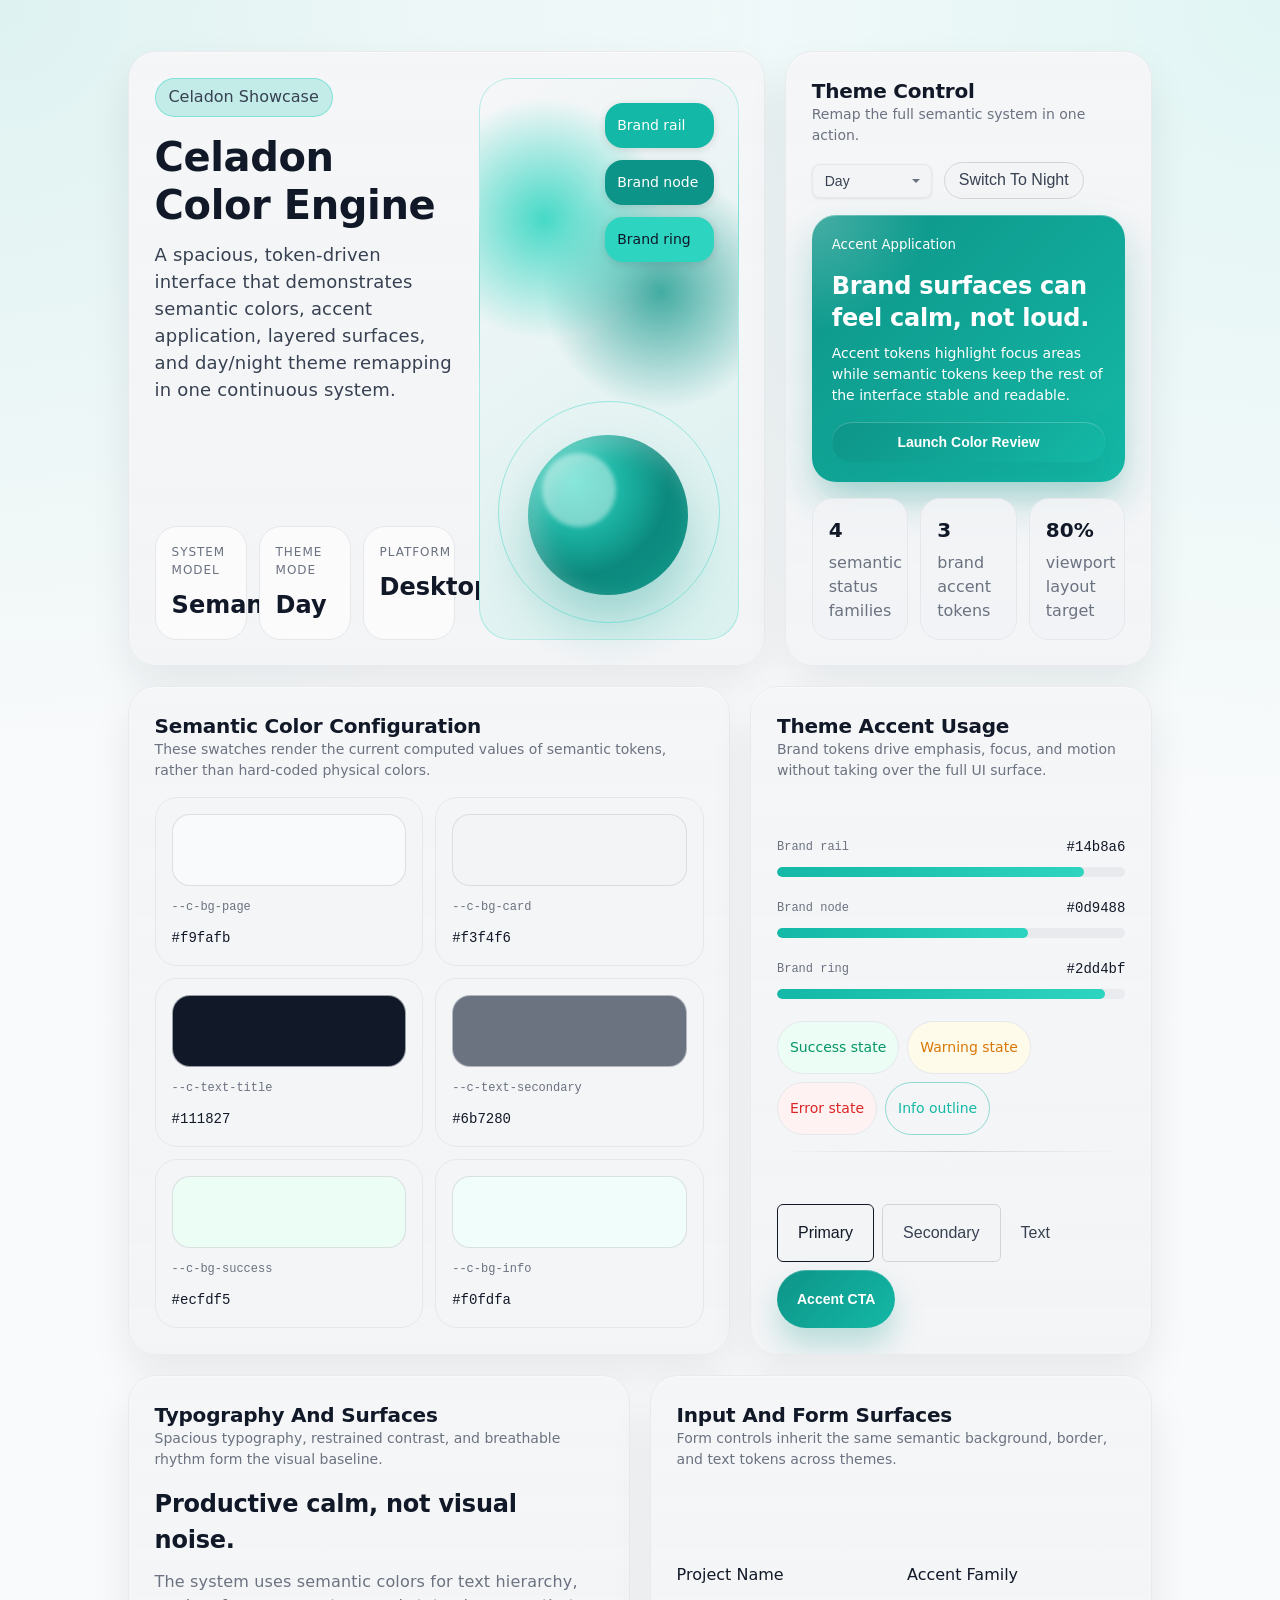
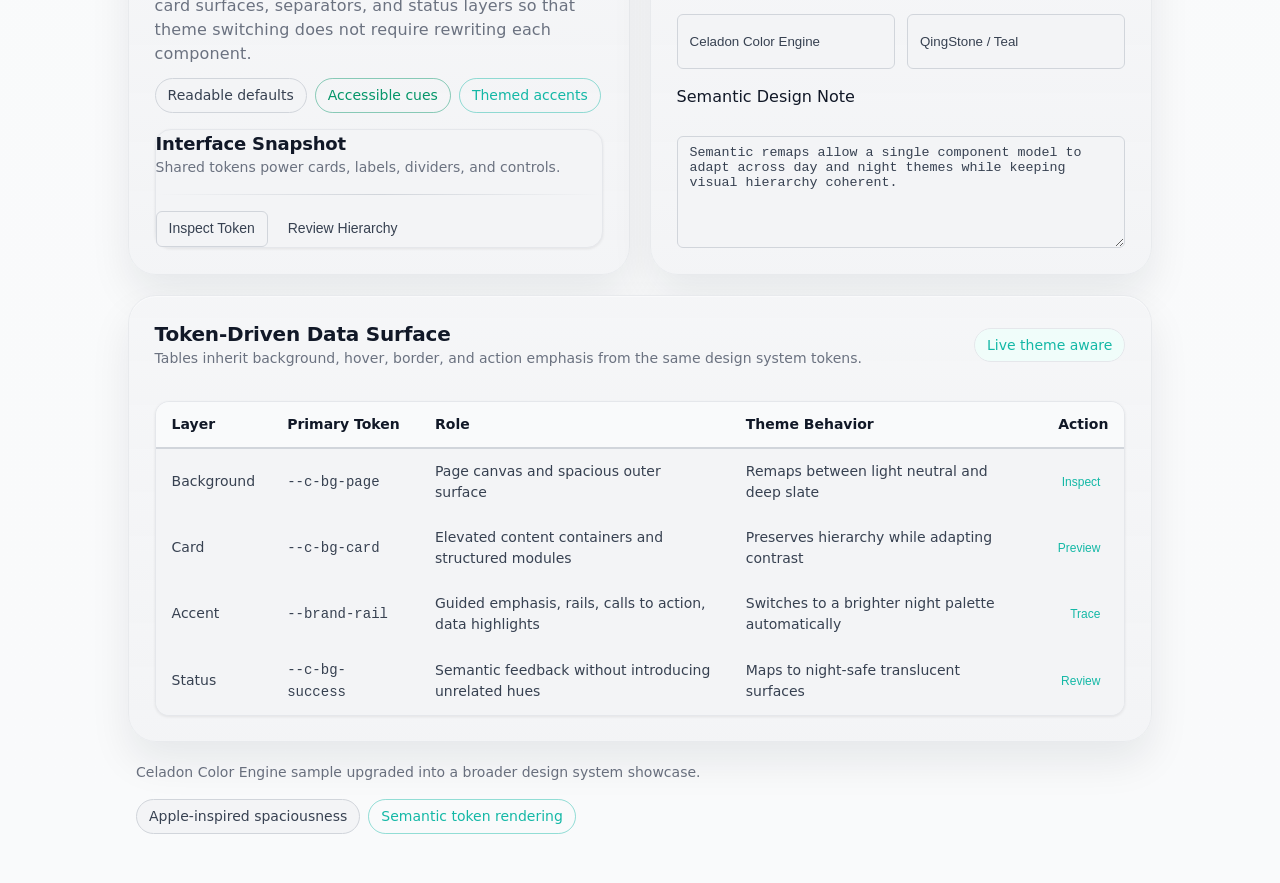
==== samples/basic/index.html @ f64f4f64 "feat(showcase): publish initial design system docs and samples Establish a public-facing project bas" ====
<!doctype html>
<html lang="zh-CN">
  <head>
    <meta charset="UTF-8" />
    <meta name="viewport" content="width=device-width, initial-scale=1.0" />
    <title>Celadon Color Engine Showcase</title>
    <link rel="stylesheet" href="../../index.css" />
    <link rel="stylesheet" href="../../desktop.css" />
    <style>
      :root {
        --sample-brand-text: var(--c-accent-text-day);
        --sample-shell-width: min(80vw, 1440px);
      }

      * {
        box-sizing: border-box;
      }

      html,
      body {
        min-height: 100%;
      }

      body {
        margin: 0;
        min-height: 100vh;
        background:
          radial-gradient(circle at top left, rgba(20, 184, 166, 0.12), transparent 28%),
          radial-gradient(circle at top right, rgba(45, 212, 191, 0.12), transparent 30%),
          linear-gradient(180deg, color-mix(in srgb, var(--c-bg-page) 92%, white 8%), var(--c-bg-page));
      }

      .theme-night {
        --sample-brand-text: var(--c-accent-text-night);
        background:
          radial-gradient(circle at top left, rgba(45, 212, 191, 0.18), transparent 24%),
          radial-gradient(circle at top right, rgba(20, 184, 166, 0.16), transparent 28%),
          linear-gradient(180deg, #07131f, var(--c-bg-page));
      }

      .sample-app {
        width: var(--sample-shell-width);
        min-height: 80vh;
        margin: 0 auto;
        padding: clamp(24px, 4vw, 56px) 0;
      }

      .sample-stack {
        display: grid;
        gap: var(--space-4);
      }

      .sample-dashboard {
        display: grid;
        gap: var(--space-5);
      }

      .sample-grid {
        display: grid;
        gap: var(--space-5);
      }

      .sample-grid-top {
        grid-template-columns: minmax(0, 1.65fr) minmax(320px, 0.95fr);
      }

      .sample-grid-middle {
        grid-template-columns: minmax(0, 1.2fr) minmax(0, 0.8fr);
      }

      .sample-grid-lower {
        grid-template-columns: minmax(0, 1fr) minmax(0, 1fr);
      }

      .sample-panel {
        position: relative;
        overflow: hidden;
        padding: clamp(20px, 2vw, 32px);
        border-radius: 28px;
        border: 1px solid color-mix(in srgb, var(--c-border-light) 88%, white 12%);
        background:
          linear-gradient(180deg, color-mix(in srgb, var(--c-bg-card) 84%, white 16%), color-mix(in srgb, var(--c-bg-card) 96%, transparent 4%));
        box-shadow:
          0 20px 40px rgba(15, 23, 42, 0.08),
          inset 0 1px 0 rgba(255, 255, 255, 0.5);
        backdrop-filter: blur(24px) saturate(140%);
        -webkit-backdrop-filter: blur(24px) saturate(140%);
      }

      .theme-night .sample-panel {
        border-color: color-mix(in srgb, var(--c-border-medium) 78%, white 8%);
        background:
          linear-gradient(180deg, rgba(15, 23, 42, 0.78), rgba(15, 23, 42, 0.92));
        box-shadow:
          0 24px 48px rgba(0, 0, 0, 0.35),
          inset 0 1px 0 rgba(255, 255, 255, 0.06);
      }

      .sample-hero {
        display: grid;
        grid-template-columns: minmax(0, 1.2fr) minmax(260px, 0.8fr);
        gap: var(--space-6);
        min-height: 340px;
      }

      .sample-eyebrow {
        display: inline-flex;
        align-items: center;
        gap: var(--space-2);
        padding: 0.4rem 0.8rem;
        border-radius: var(--radius-full);
        color: var(--c-text-body);
        background: color-mix(in srgb, var(--c-bg-card) 76%, var(--brand-ring) 24%);
        border: 1px solid color-mix(in srgb, var(--brand-ring) 42%, transparent);
        width: fit-content;
      }

      .sample-hero-copy {
        display: grid;
        align-content: space-between;
        gap: var(--space-5);
      }

      .sample-hero-copy p {
        max-width: 56ch;
      }

      .sample-highlight-grid {
        display: grid;
        grid-template-columns: repeat(3, minmax(0, 1fr));
        gap: var(--space-3);
      }

      .sample-stat {
        padding: var(--space-4);
        border-radius: 22px;
        background: color-mix(in srgb, var(--c-bg-page) 72%, white 28%);
        border: 1px solid var(--c-border-light);
      }

      .theme-night .sample-stat {
        background: color-mix(in srgb, var(--c-bg-card) 88%, black 12%);
        border-color: var(--c-border-medium);
      }

      .sample-stat-label {
        display: block;
        margin-bottom: var(--space-2);
        color: var(--c-text-secondary);
        font-size: var(--fs-xs);
        text-transform: uppercase;
        letter-spacing: 0.08em;
      }

      .sample-stat-value {
        font-size: var(--fs-2xl);
        font-weight: var(--fw-semibold);
        color: var(--c-text-title);
      }

      .sample-orb-stage {
        position: relative;
        min-height: 280px;
        border-radius: 32px;
        border: 1px solid color-mix(in srgb, var(--brand-ring) 30%, transparent);
        background:
          radial-gradient(circle at 25% 25%, color-mix(in srgb, var(--brand-ring) 88%, white 12%), transparent 26%),
          radial-gradient(circle at 70% 38%, color-mix(in srgb, var(--brand-node) 78%, white 22%), transparent 30%),
          linear-gradient(145deg, color-mix(in srgb, var(--c-bg-card) 80%, white 20%), color-mix(in srgb, var(--c-bg-page) 86%, var(--brand-rail) 14%));
      }

      .theme-night .sample-orb-stage {
        background:
          radial-gradient(circle at 25% 25%, rgba(153, 246, 228, 0.38), transparent 24%),
          radial-gradient(circle at 70% 38%, rgba(94, 234, 212, 0.24), transparent 28%),
          linear-gradient(145deg, rgba(15, 23, 42, 0.92), color-mix(in srgb, var(--c-bg-page) 88%, var(--brand-rail) 12%));
      }

      .sample-orb,
      .sample-orb::before,
      .sample-orb::after {
        position: absolute;
        border-radius: 50%;
        content: "";
      }

      .sample-orb {
        inset: auto auto 44px 48px;
        width: 160px;
        height: 160px;
        background: radial-gradient(circle at 30% 30%, var(--brand-ring), var(--brand-node) 58%, var(--brand-rail));
        box-shadow:
          0 30px 50px color-mix(in srgb, var(--brand-node) 30%, transparent),
          inset -24px -24px 40px rgba(0, 0, 0, 0.12),
          inset 12px 12px 24px rgba(255, 255, 255, 0.3);
      }

      .sample-orb::before {
        width: 74px;
        height: 74px;
        left: 14px;
        top: 18px;
        background: rgba(255, 255, 255, 0.42);
        filter: blur(2px);
      }

      .sample-orb::after {
        width: 220px;
        height: 220px;
        left: -30px;
        top: -34px;
        border: 1px solid color-mix(in srgb, var(--brand-ring) 42%, transparent);
      }

      .sample-accent-pillars {
        position: absolute;
        top: 24px;
        right: 24px;
        display: grid;
        gap: var(--space-3);
        width: min(180px, 42%);
      }

      .sample-pillar {
        padding: var(--space-3);
        border-radius: 18px;
        color: white;
        font-size: var(--fs-sm);
        font-weight: var(--fw-medium);
        box-shadow: var(--shadow-2);
      }

      .sample-pillar:nth-child(1) {
        background: var(--brand-rail);
      }

      .sample-pillar:nth-child(2) {
        background: var(--brand-node);
      }

      .sample-pillar:nth-child(3) {
        background: var(--brand-ring);
        color: var(--c-bg-base-night);
      }

      .sample-toolbar {
        display: flex;
        flex-wrap: wrap;
        align-items: center;
        justify-content: space-between;
        gap: var(--space-4);
      }

      .sample-toolbar-actions {
        display: flex;
        flex-wrap: wrap;
        align-items: center;
        gap: var(--space-3);
      }

      .sample-brand-button {
        display: inline-flex;
        align-items: center;
        justify-content: center;
        min-height: var(--hit-area);
        padding: 0.75rem 1.25rem;
        border: none;
        border-radius: var(--radius-full);
        background: linear-gradient(135deg, var(--brand-node), var(--brand-rail));
        color: var(--sample-brand-text);
        font-size: var(--fs-sm);
        font-weight: var(--fw-semibold);
        box-shadow:
          0 18px 30px color-mix(in srgb, var(--brand-node) 25%, transparent),
          inset 0 1px 0 rgba(255, 255, 255, 0.22);
      }

      .sample-kpi-row {
        display: grid;
        grid-template-columns: repeat(3, minmax(0, 1fr));
        gap: var(--space-3);
      }

      .sample-kpi {
        padding: var(--space-4);
        border-radius: 20px;
        background: color-mix(in srgb, var(--c-bg-card) 88%, transparent);
        border: 1px solid var(--c-border-light);
      }

      .sample-kpi strong {
        display: block;
        margin-bottom: 6px;
        font-size: var(--fs-xl);
        color: var(--c-text-title);
      }

      .theme-night .sample-kpi {
        border-color: var(--c-border-medium);
      }

      .sample-actions {
        display: flex;
        flex-wrap: wrap;
        gap: var(--space-2);
      }

      .sample-token-grid {
        display: grid;
        grid-template-columns: repeat(2, minmax(0, 1fr));
        gap: var(--space-3);
      }

      .sample-token-card {
        display: grid;
        gap: var(--space-3);
        padding: var(--space-4);
        border-radius: 22px;
        border: 1px solid var(--c-border-light);
        background: color-mix(in srgb, var(--c-bg-card) 88%, white 12%);
      }

      .theme-night .sample-token-card {
        border-color: var(--c-border-medium);
        background: color-mix(in srgb, var(--c-bg-card) 92%, black 8%);
      }

      .sample-swatch {
        width: 100%;
        height: 72px;
        border-radius: 18px;
        border: 1px solid color-mix(in srgb, var(--c-border-medium) 70%, transparent);
        background: var(--sample-swatch);
      }

      .sample-token-name {
        font-family: var(--font-mono);
        font-size: var(--fs-xs);
        color: var(--c-text-secondary);
      }

      .sample-token-value {
        font-family: var(--font-mono);
        font-size: var(--fs-sm);
        color: var(--c-text-title);
      }

      .sample-metric-rail {
        display: grid;
        gap: var(--space-3);
      }

      .sample-bar {
        display: grid;
        gap: 6px;
      }

      .sample-bar-track {
        height: 10px;
        border-radius: var(--radius-full);
        background: color-mix(in srgb, var(--c-border-light) 72%, transparent);
        overflow: hidden;
      }

      .sample-bar-fill {
        height: 100%;
        border-radius: inherit;
        background: linear-gradient(90deg, var(--brand-rail), var(--brand-ring));
      }

      .sample-preview-card {
        display: grid;
        gap: var(--space-4);
        padding: var(--space-5);
        border-radius: 24px;
        color: var(--sample-brand-text);
        background:
          radial-gradient(circle at top left, rgba(255, 255, 255, 0.24), transparent 28%),
          linear-gradient(135deg, var(--brand-node), var(--brand-rail));
        box-shadow:
          0 20px 40px color-mix(in srgb, var(--brand-node) 28%, transparent),
          inset 0 1px 0 rgba(255, 255, 255, 0.28);
      }

      .sample-preview-card p,
      .sample-preview-card small,
      .sample-preview-card .sw-title-large {
        color: inherit;
      }

      .sample-chip-row {
        display: flex;
        flex-wrap: wrap;
        gap: var(--space-2);
      }

      .sample-type-stack {
        display: grid;
        gap: var(--space-3);
      }

      .sample-divider {
        height: 1px;
        background: linear-gradient(90deg, transparent, var(--c-border-medium), transparent);
      }

      .sample-field {
        display: grid;
        gap: var(--space-2);
      }

      .sample-field label {
        color: var(--c-text-title);
        font-weight: var(--fw-medium);
      }

      .sample-form-grid {
        display: grid;
        grid-template-columns: repeat(2, minmax(0, 1fr));
        gap: var(--space-3);
      }

      .sample-table-caption {
        display: flex;
        justify-content: space-between;
        gap: var(--space-3);
        align-items: center;
        margin-bottom: var(--space-4);
        flex-wrap: wrap;
      }

      .sample-muted {
        color: var(--c-text-secondary);
      }

      .sample-note {
        max-width: 70ch;
      }

      .sample-footer {
        display: flex;
        justify-content: space-between;
        align-items: center;
        gap: var(--space-4);
        flex-wrap: wrap;
        padding: 0 var(--space-2);
      }

      @media (max-width: 1180px) {
        :root {
          --sample-shell-width: min(92vw, 1440px);
        }

        .sample-grid-top,
        .sample-grid-middle,
        .sample-grid-lower,
        .sample-hero {
          grid-template-columns: 1fr;
        }
      }

      @media (max-width: 768px) {
        .sample-highlight-grid,
        .sample-kpi-row,
        .sample-token-grid,
        .sample-form-grid {
          grid-template-columns: 1fr;
        }

        .sample-app {
          width: min(94vw, 1440px);
        }

        .sample-panel {
          border-radius: 24px;
          padding: var(--space-5);
        }

        .sample-accent-pillars {
          position: static;
          width: 100%;
          margin-top: var(--space-5);
        }

        .sample-orb-stage {
          min-height: 360px;
        }

        .sample-orb {
          left: 24px;
          bottom: 24px;
        }
      }
    </style>
  </head>
  <body class="theme-day">
    <main class="sample-app">
      <div class="sample-dashboard">
        <section class="sample-grid sample-grid-top">
          <article class="sample-panel sample-hero">
            <div class="sample-hero-copy">
              <div class="sample-stack">
                <span class="sample-eyebrow">Celadon Showcase</span>
                <div class="sample-stack" style="gap: var(--space-3)">
                  <h1 class="article-title-large">Celadon Color Engine</h1>
                  <p class="article-subtitle sample-note">
                    A spacious, token-driven interface that demonstrates semantic
                    colors, accent application, layered surfaces, and day/night
                    theme remapping in one continuous system.
                  </p>
                </div>
              </div>

              <div class="sample-highlight-grid">
                <div class="sample-stat">
                  <span class="sample-stat-label">System Model</span>
                  <span class="sample-stat-value">Semantic</span>
                </div>
                <div class="sample-stat">
                  <span class="sample-stat-label">Theme Mode</span>
                  <span class="sample-stat-value" id="theme-mode-label">Day</span>
                </div>
                <div class="sample-stat">
                  <span class="sample-stat-label">Platform</span>
                  <span class="sample-stat-value">Desktop</span>
                </div>
              </div>
            </div>

            <div class="sample-orb-stage">
              <div class="sample-orb" aria-hidden="true"></div>
              <div class="sample-accent-pillars">
                <div class="sample-pillar">Brand rail</div>
                <div class="sample-pillar">Brand node</div>
                <div class="sample-pillar">Brand ring</div>
              </div>
            </div>
          </article>

          <aside class="sample-panel sample-stack">
            <div class="sample-toolbar">
              <div>
                <p class="sw-title">Theme Control</p>
                <p class="sw-subtitle-small sample-muted">
                  Remap the full semantic system in one action.
                </p>
              </div>
              <div class="sample-toolbar-actions">
                <div class="theme-selector-container">
                  <select id="theme-select" class="theme-selector-dropdown">
                    <option value="theme-day">Day</option>
                    <option value="theme-night">Night</option>
                  </select>
                  <span class="theme-selector-arrow"></span>
                </div>
                <button
                  id="theme-toggle"
                  type="button"
                  class="celadon-btn celadon-btn--secondary celadon-btn--pill"
                  aria-pressed="false"
                >
                  Switch To Night
                </button>
              </div>
            </div>

            <div class="sample-preview-card">
              <small>Accent Application</small>
              <div class="sample-stack" style="gap: var(--space-2)">
                <strong class="sw-title-large">Brand surfaces can feel calm, not loud.</strong>
                <p class="sw-subtitle-small">
                  Accent tokens highlight focus areas while semantic tokens keep
                  the rest of the interface stable and readable.
                </p>
              </div>
              <button type="button" class="sample-brand-button">
                Launch Color Review
              </button>
            </div>

            <div class="sample-kpi-row">
              <div class="sample-kpi">
                <strong>4</strong>
                <span class="sample-muted">semantic status families</span>
              </div>
              <div class="sample-kpi">
                <strong>3</strong>
                <span class="sample-muted">brand accent tokens</span>
              </div>
              <div class="sample-kpi">
                <strong>80%</strong>
                <span class="sample-muted">viewport layout target</span>
              </div>
            </div>
          </aside>
        </section>

        <section class="sample-grid sample-grid-middle">
          <article class="sample-panel sample-stack">
            <div>
              <p class="sw-title">Semantic Color Configuration</p>
              <p class="sw-subtitle-small sample-muted">
                These swatches render the current computed values of semantic
                tokens, rather than hard-coded physical colors.
              </p>
            </div>

            <div class="sample-token-grid">
              <div class="sample-token-card">
                <div class="sample-swatch" style="--sample-swatch: var(--c-bg-page)"></div>
                <span class="sample-token-name">--c-bg-page</span>
                <span class="sample-token-value" data-token-value="--c-bg-page"></span>
              </div>
              <div class="sample-token-card">
                <div class="sample-swatch" style="--sample-swatch: var(--c-bg-card)"></div>
                <span class="sample-token-name">--c-bg-card</span>
                <span class="sample-token-value" data-token-value="--c-bg-card"></span>
              </div>
              <div class="sample-token-card">
                <div class="sample-swatch" style="--sample-swatch: var(--c-text-title)"></div>
                <span class="sample-token-name">--c-text-title</span>
                <span class="sample-token-value" data-token-value="--c-text-title"></span>
              </div>
              <div class="sample-token-card">
                <div class="sample-swatch" style="--sample-swatch: var(--c-text-secondary)"></div>
                <span class="sample-token-name">--c-text-secondary</span>
                <span class="sample-token-value" data-token-value="--c-text-secondary"></span>
              </div>
              <div class="sample-token-card">
                <div class="sample-swatch" style="--sample-swatch: var(--c-bg-success)"></div>
                <span class="sample-token-name">--c-bg-success</span>
                <span class="sample-token-value" data-token-value="--c-bg-success"></span>
              </div>
              <div class="sample-token-card">
                <div class="sample-swatch" style="--sample-swatch: var(--c-bg-info)"></div>
                <span class="sample-token-name">--c-bg-info</span>
                <span class="sample-token-value" data-token-value="--c-bg-info"></span>
              </div>
            </div>
          </article>

          <article class="sample-panel sample-stack">
            <div>
              <p class="sw-title">Theme Accent Usage</p>
              <p class="sw-subtitle-small sample-muted">
                Brand tokens drive emphasis, focus, and motion without taking
                over the full UI surface.
              </p>
            </div>

            <div class="sample-metric-rail">
              <div class="sample-bar">
                <div class="sample-toolbar">
                  <span class="sample-token-name">Brand rail</span>
                  <span class="sample-token-value" data-token-value="--brand-rail"></span>
                </div>
                <div class="sample-bar-track">
                  <div class="sample-bar-fill" style="width: 88%"></div>
                </div>
              </div>
              <div class="sample-bar">
                <div class="sample-toolbar">
                  <span class="sample-token-name">Brand node</span>
                  <span class="sample-token-value" data-token-value="--brand-node"></span>
                </div>
                <div class="sample-bar-track">
                  <div class="sample-bar-fill" style="width: 72%"></div>
                </div>
              </div>
              <div class="sample-bar">
                <div class="sample-toolbar">
                  <span class="sample-token-name">Brand ring</span>
                  <span class="sample-token-value" data-token-value="--brand-ring"></span>
                </div>
                <div class="sample-bar-track">
                  <div class="sample-bar-fill" style="width: 94%"></div>
                </div>
              </div>
            </div>

            <div class="sample-chip-row">
              <span class="celadon-status celadon-status--subtle celadon-status--success">
                <span class="celadon-status__text">Success state</span>
              </span>
              <span class="celadon-status celadon-status--subtle celadon-status--warning">
                <span class="celadon-status__text">Warning state</span>
              </span>
              <span class="celadon-status celadon-status--subtle celadon-status--error">
                <span class="celadon-status__text">Error state</span>
              </span>
              <span class="celadon-status celadon-status--outline celadon-status--info">
                <span class="celadon-status__text">Info outline</span>
              </span>
            </div>

            <div class="sample-divider"></div>

            <div class="sample-actions">
              <button type="button" class="celadon-btn celadon-btn--primary">
                Primary
              </button>
              <button type="button" class="celadon-btn celadon-btn--secondary">
                Secondary
              </button>
              <button type="button" class="celadon-btn celadon-btn--text">
                Text
              </button>
              <button type="button" class="sample-brand-button">
                Accent CTA
              </button>
            </div>
          </article>
        </section>

        <section class="sample-grid sample-grid-lower">
          <article class="sample-panel sample-stack">
            <div>
              <p class="sw-title">Typography And Surfaces</p>
              <p class="sw-subtitle-small sample-muted">
                Spacious typography, restrained contrast, and breathable rhythm
                form the visual baseline.
              </p>
            </div>

            <div class="sample-type-stack">
              <h2 class="article-title-small">Productive calm, not visual noise.</h2>
              <p class="article-subtitle-small">
                The system uses semantic colors for text hierarchy, card surfaces,
                separators, and status layers so that theme switching does not
                require rewriting each component.
              </p>
              <div class="sample-chip-row">
                <span class="celadon-status celadon-status--neutral">
                  <span class="celadon-status__text">Readable defaults</span>
                </span>
                <span class="celadon-status celadon-status--outline celadon-status--success">
                  <span class="celadon-status__text">Accessible cues</span>
                </span>
                <span class="celadon-status celadon-status--outline celadon-status--info">
                  <span class="celadon-status__text">Themed accents</span>
                </span>
              </div>
            </div>

            <div class="styled-card sample-stack">
              <div>
                <p class="sw-title-small">Interface Snapshot</p>
                <p class="sw-subtitle-small sample-muted">
                  Shared tokens power cards, labels, dividers, and controls.
                </p>
              </div>
              <div class="sample-divider"></div>
              <div class="sample-actions">
                <button type="button" class="celadon-btn celadon-btn--secondary celadon-btn--small">
                  Inspect Token
                </button>
                <button type="button" class="celadon-btn celadon-btn--text celadon-btn--small">
                  Review Hierarchy
                </button>
              </div>
            </div>
          </article>

          <article class="sample-panel sample-stack">
            <div>
              <p class="sw-title">Input And Form Surfaces</p>
              <p class="sw-subtitle-small sample-muted">
                Form controls inherit the same semantic background, border, and
                text tokens across themes.
              </p>
            </div>

            <form class="sample-stack">
              <div class="sample-form-grid">
                <div class="sample-field">
                  <label for="project-name">Project Name</label>
                  <input
                    id="project-name"
                    class="themed-input"
                    type="text"
                    value="Celadon Color Engine"
                  />
                </div>
                <div class="sample-field">
                  <label for="accent-family">Accent Family</label>
                  <input
                    id="accent-family"
                    class="themed-input"
                    type="text"
                    value="QingStone / Teal"
                  />
                </div>
              </div>

              <div class="sample-field">
                <label for="project-note">Semantic Design Note</label>
                <textarea
                  id="project-note"
                  class="themed-input"
                  rows="5"
                >Semantic remaps allow a single component model to adapt across day and night themes while keeping visual hierarchy coherent.</textarea>
              </div>
            </form>
          </article>
        </section>

        <section class="sample-panel sample-stack">
          <div class="sample-table-caption">
            <div>
              <p class="sw-title">Token-Driven Data Surface</p>
              <p class="sw-subtitle-small sample-muted">
                Tables inherit background, hover, border, and action emphasis from
                the same design system tokens.
              </p>
            </div>
            <span class="celadon-status celadon-status--subtle celadon-status--info">
              <span class="celadon-status__text">Live theme aware</span>
            </span>
          </div>

          <div class="celadon-table-container">
            <table class="celadon-table">
              <thead>
                <tr>
                  <th>Layer</th>
                  <th>Primary Token</th>
                  <th>Role</th>
                  <th>Theme Behavior</th>
                  <th class="table-col-actions">Action</th>
                </tr>
              </thead>
              <tbody>
                <tr>
                  <td>Background</td>
                  <td><code>--c-bg-page</code></td>
                  <td>Page canvas and spacious outer surface</td>
                  <td>Remaps between light neutral and deep slate</td>
                  <td class="table-col-actions">
                    <button class="celadon-table-action-btn" type="button">Inspect</button>
                  </td>
                </tr>
                <tr>
                  <td>Card</td>
                  <td><code>--c-bg-card</code></td>
                  <td>Elevated content containers and structured modules</td>
                  <td>Preserves hierarchy while adapting contrast</td>
                  <td class="table-col-actions">
                    <button class="celadon-table-action-btn" type="button">Preview</button>
                  </td>
                </tr>
                <tr>
                  <td>Accent</td>
                  <td><code>--brand-rail</code></td>
                  <td>Guided emphasis, rails, calls to action, data highlights</td>
                  <td>Switches to a brighter night palette automatically</td>
                  <td class="table-col-actions">
                    <button class="celadon-table-action-btn" type="button">Trace</button>
                  </td>
                </tr>
                <tr>
                  <td>Status</td>
                  <td><code>--c-bg-success</code></td>
                  <td>Semantic feedback without introducing unrelated hues</td>
                  <td>Maps to night-safe translucent surfaces</td>
                  <td class="table-col-actions">
                    <button class="celadon-table-action-btn" type="button">Review</button>
                  </td>
                </tr>
              </tbody>
            </table>
          </div>
        </section>

        <footer class="sample-footer">
          <p class="sw-subtitle-small sample-muted">
            Celadon Color Engine sample upgraded into a broader design system showcase.
          </p>
          <div class="sample-chip-row">
            <span class="celadon-status celadon-status--neutral">
              <span class="celadon-status__text">Apple-inspired spaciousness</span>
            </span>
            <span class="celadon-status celadon-status--outline celadon-status--info">
              <span class="celadon-status__text">Semantic token rendering</span>
            </span>
          </div>
        </footer>
      </div>
    </main>

    <script>
      const body = document.body;
      const toggle = document.getElementById("theme-toggle");
      const select = document.getElementById("theme-select");
      const themeModeLabel = document.getElementById("theme-mode-label");
      const tokenValueNodes = document.querySelectorAll("[data-token-value]");

      function getTokenValue(name) {
        return getComputedStyle(body).getPropertyValue(name).trim();
      }

      function refreshTokenValues() {
        tokenValueNodes.forEach((node) => {
          node.textContent = getTokenValue(node.dataset.tokenValue);
        });
      }

      function syncThemeControls() {
        const isNight = body.classList.contains("theme-night");
        const themeClass = isNight ? "theme-night" : "theme-day";

        toggle.textContent = isNight ? "Switch To Day" : "Switch To Night";
        toggle.setAttribute("aria-pressed", String(isNight));
        select.value = themeClass;
        themeModeLabel.textContent = isNight ? "Night" : "Day";

        refreshTokenValues();
      }

      function applyTheme(themeClass) {
        body.classList.remove("theme-day", "theme-night");
        body.classList.add(themeClass);
        syncThemeControls();
      }

      toggle.addEventListener("click", () => {
        applyTheme(body.classList.contains("theme-night") ? "theme-day" : "theme-night");
      });

      select.addEventListener("change", (event) => {
        applyTheme(event.target.value);
      });

      syncThemeControls();
    </script>
  </body>
</html>
---- index.css ----
/* index.css - Celadon Color Engine 通用入口 */
/* 桌面端和移动端共享的样式 */

@layer reset, tokens, base, components, utilities;

/* =========================
   Tokens & Themes（仅变量）
   ========================= */
@import './tokens/colors.css';
@import './tokens/typography.css';
@import './tokens/spacing.css';
@import './tokens/z-index.css';

/* 2. 主题配置（日间/夜间模式） */
@import './themes/day-night.css';

/* =========================
   Base（若内部有 @layer base，会落在 base 层）
   ========================= */
@import './layers/reset.css';
@import './base/base.css';

/* =========================
   Components（内部应使用 @layer components）
   ========================= */
@import './components/button.css';
@import './components/card.css';
@import './components/form.css';
@import './components/modal.css';
@import './components/status.css';
@import './components/titles.css';
@import './components/header.css';
@import './components/dropdown.css';
@import './components/timeline.css';
@import './components/theme-selector.css';
@import './components/accent-targets.css';
@import './components/table.css';

/* =========================
   Utilities（内部应使用 @layer utilities）
   ========================= */
@import './utilities/index.css';

/* =========================
   Overrides / Hotfix（兜底覆盖，建议也放在 components 或 utilities 层里）
   ========================= */
@import './overrides/hotfix.css';

/* =========================
   平台特定样式
   ========================= */
/* 注意：平台文件是“适配层”，只允许 remap 标准 token 与平台能力，不允许重写组件视觉规则。
 * 桌面端和移动端需要额外引入对应的平台特定文件：
 * 桌面端在 main.ts 中引入：import './celadon-color-engine/desktop.css'
 * Web 移动端在 main.ts 中引入：import './celadon-color-engine/web-mobile.css'
 * uni-app 移动端在 main.ts 中引入：import './celadon-color-engine/mobile.css'
 */
---- desktop.css ----
/* desktop.css - Web desktop platform remap layer
 * Constraint: platform files only remap standard tokens and platform capabilities.
 * No component visual overrides are allowed here.
 */

:root {
  --hit-area: 36px;
  --hit-area-large: 44px;
}

@media (hover: hover) and (pointer: fine) {
  :root {
    --ease-fast: 0.16s ease;
  }
}

/* Desktop scrollbar tuning (token-driven, no fallback colors). */
::-webkit-scrollbar {
  width: var(--space-2);
  height: var(--space-2);
}

::-webkit-scrollbar-track {
  background: var(--c-bg-card);
}

::-webkit-scrollbar-thumb {
  background: var(--c-border-medium);
  border-radius: var(--radius-sm);
}

::-webkit-scrollbar-thumb:hover {
  background: var(--c-text-secondary);
}
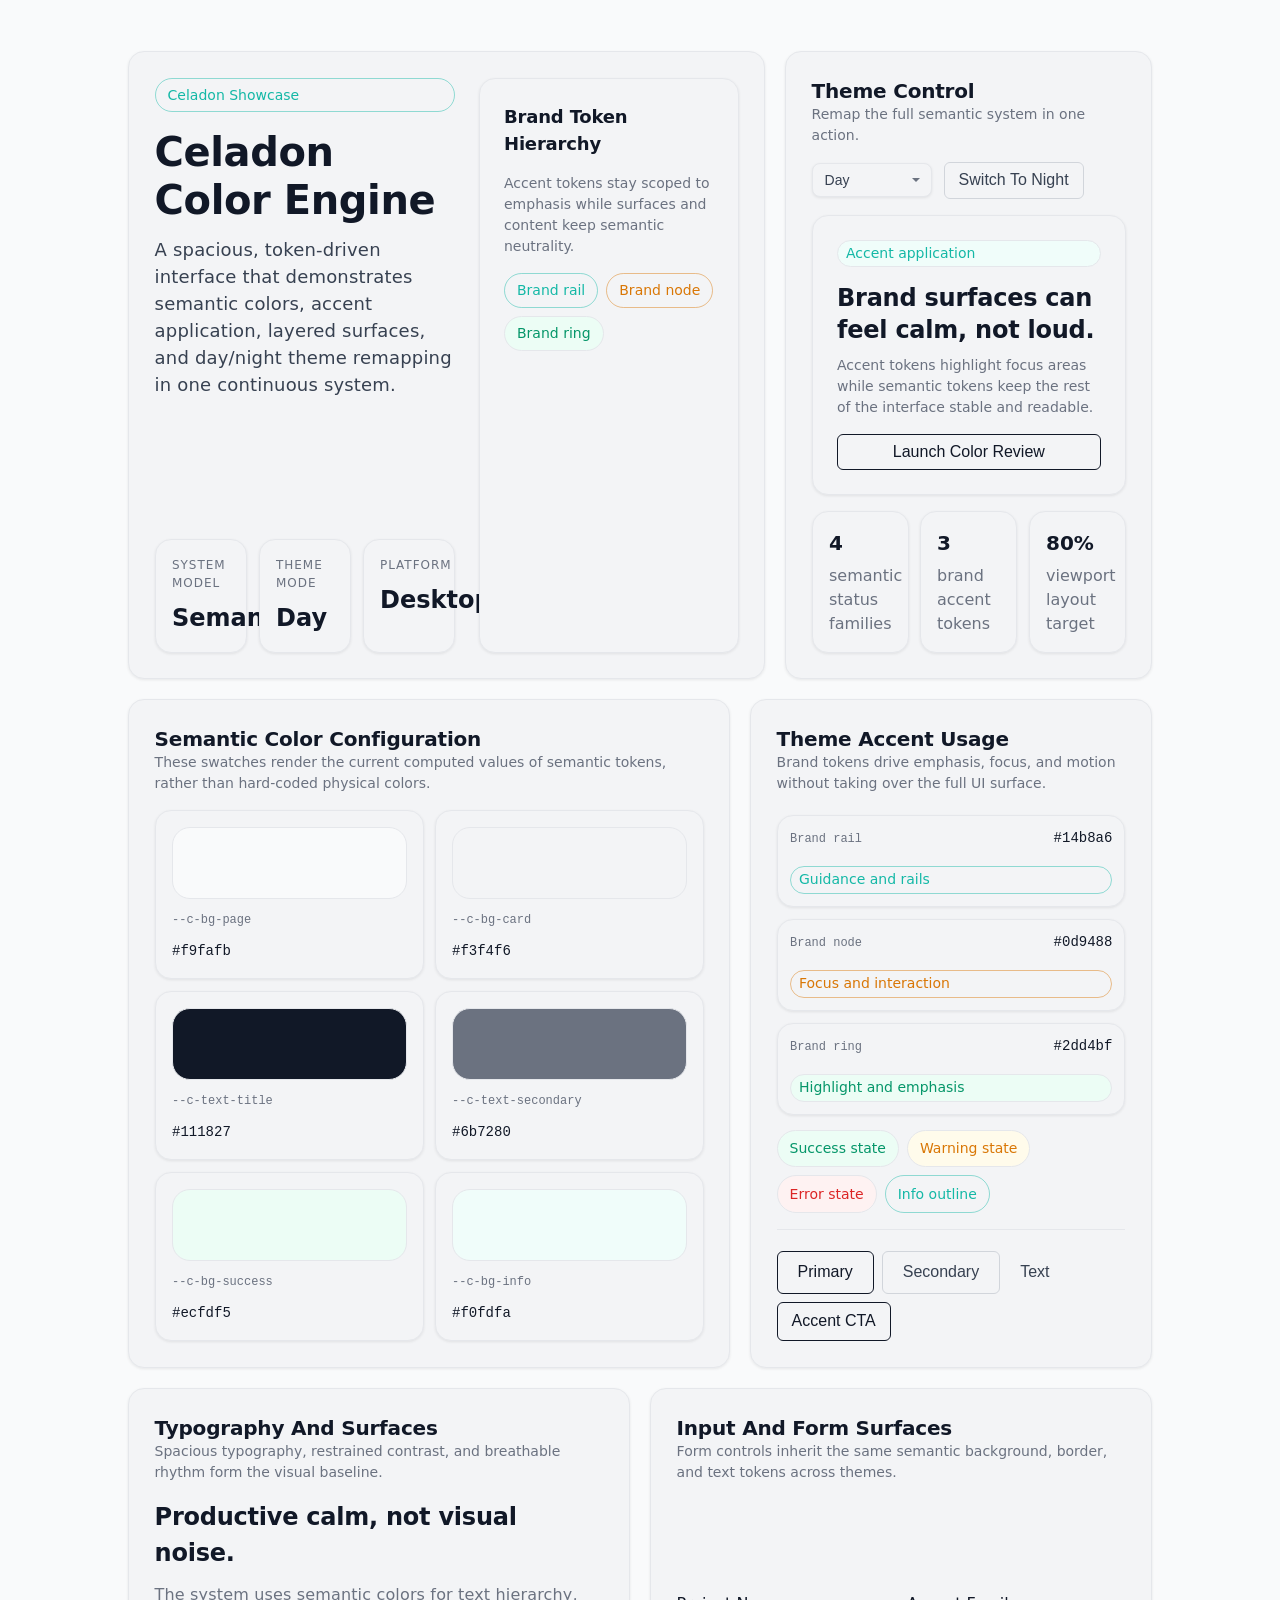
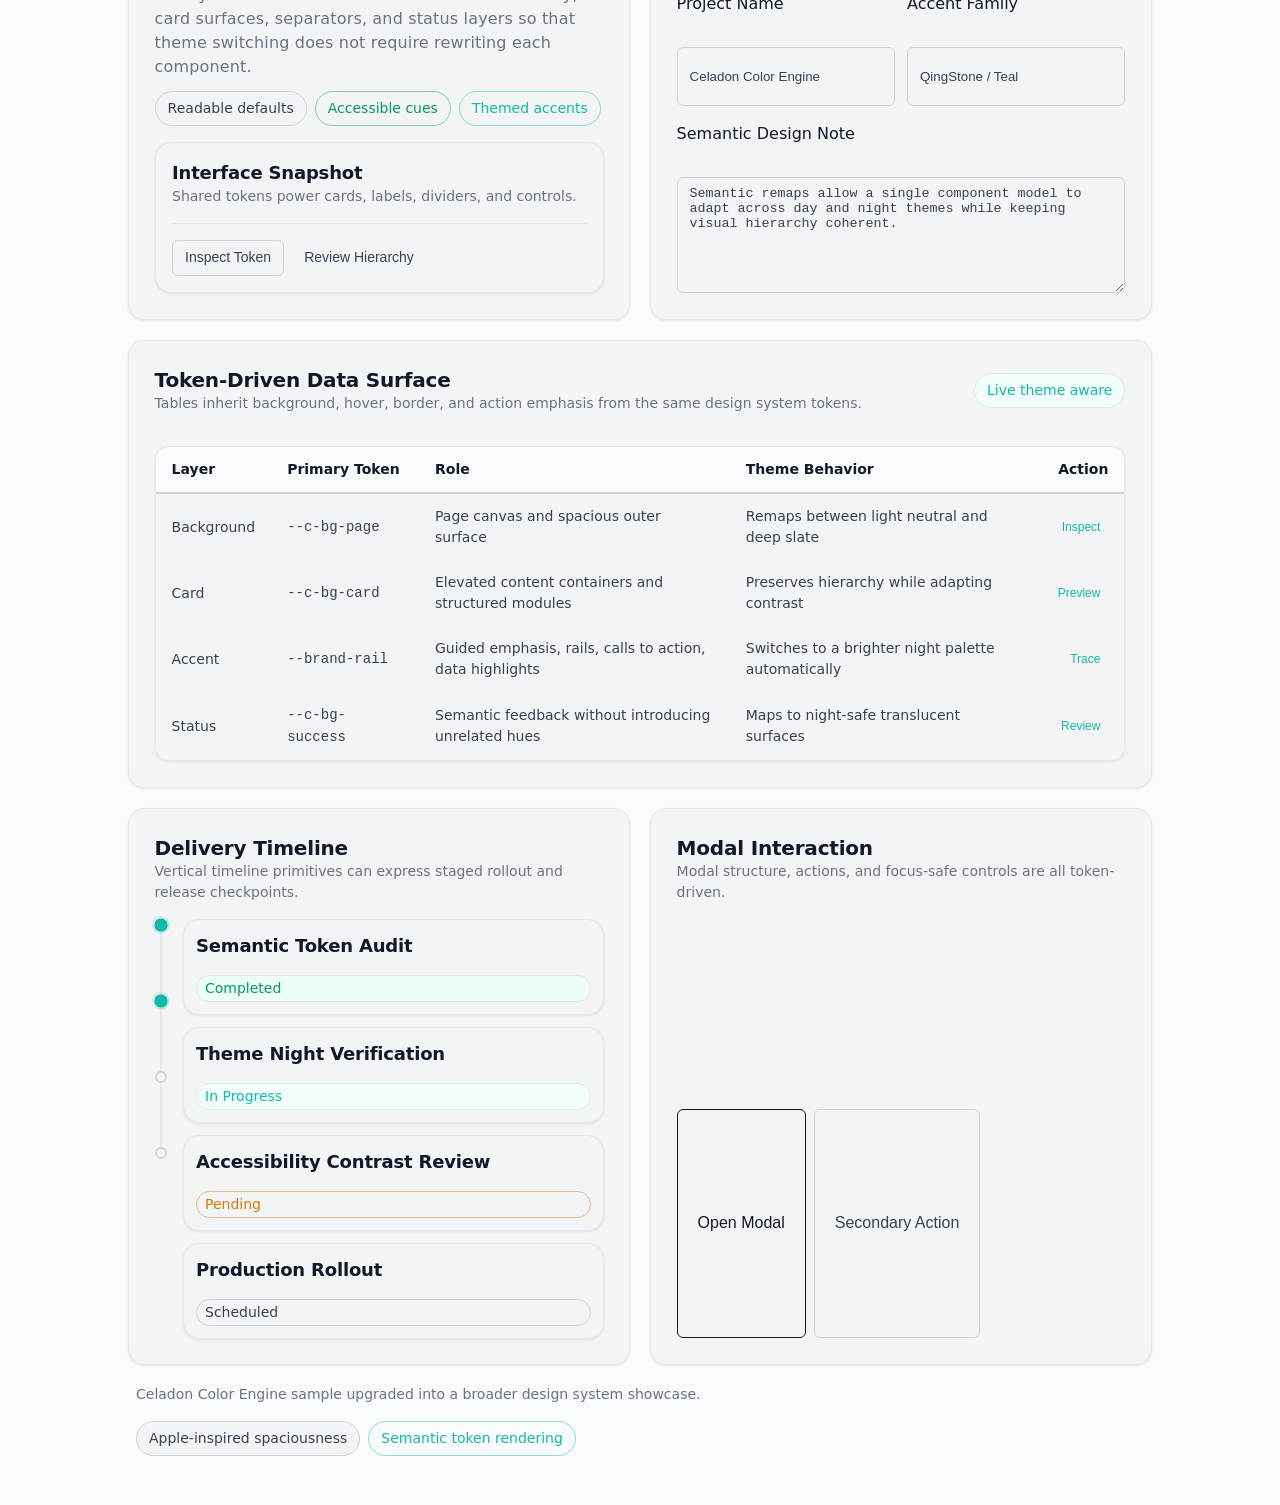
==== commit d1a66cbb: "feat(samples): standardize showcases on native celadon components Unify basic and mobile sample page" ====
--- a/samples/basic/index.html
+++ b/samples/basic/index.html
@@ -8,7 +8,6 @@
     <link rel="stylesheet" href="../../desktop.css" />
     <style>
       :root {
-        --sample-brand-text: var(--c-accent-text-day);
         --sample-shell-width: min(80vw, 1440px);
       }
 
@@ -24,18 +23,7 @@
       body {
         margin: 0;
         min-height: 100vh;
-        background:
-          radial-gradient(circle at top left, rgba(20, 184, 166, 0.12), transparent 28%),
-          radial-gradient(circle at top right, rgba(45, 212, 191, 0.12), transparent 30%),
-          linear-gradient(180deg, color-mix(in srgb, var(--c-bg-page) 92%, white 8%), var(--c-bg-page));
-      }
-
-      .theme-night {
-        --sample-brand-text: var(--c-accent-text-night);
-        background:
-          radial-gradient(circle at top left, rgba(45, 212, 191, 0.18), transparent 24%),
-          radial-gradient(circle at top right, rgba(20, 184, 166, 0.16), transparent 28%),
-          linear-gradient(180deg, #07131f, var(--c-bg-page));
+        background: var(--c-bg-page);
       }
 
       .sample-app {
@@ -76,24 +64,6 @@
         position: relative;
         overflow: hidden;
         padding: clamp(20px, 2vw, 32px);
-        border-radius: 28px;
-        border: 1px solid color-mix(in srgb, var(--c-border-light) 88%, white 12%);
-        background:
-          linear-gradient(180deg, color-mix(in srgb, var(--c-bg-card) 84%, white 16%), color-mix(in srgb, var(--c-bg-card) 96%, transparent 4%));
-        box-shadow:
-          0 20px 40px rgba(15, 23, 42, 0.08),
-          inset 0 1px 0 rgba(255, 255, 255, 0.5);
-        backdrop-filter: blur(24px) saturate(140%);
-        -webkit-backdrop-filter: blur(24px) saturate(140%);
-      }
-
-      .theme-night .sample-panel {
-        border-color: color-mix(in srgb, var(--c-border-medium) 78%, white 8%);
-        background:
-          linear-gradient(180deg, rgba(15, 23, 42, 0.78), rgba(15, 23, 42, 0.92));
-        box-shadow:
-          0 24px 48px rgba(0, 0, 0, 0.35),
-          inset 0 1px 0 rgba(255, 255, 255, 0.06);
       }
 
       .sample-hero {
@@ -103,18 +73,6 @@
         min-height: 340px;
       }
 
-      .sample-eyebrow {
-        display: inline-flex;
-        align-items: center;
-        gap: var(--space-2);
-        padding: 0.4rem 0.8rem;
-        border-radius: var(--radius-full);
-        color: var(--c-text-body);
-        background: color-mix(in srgb, var(--c-bg-card) 76%, var(--brand-ring) 24%);
-        border: 1px solid color-mix(in srgb, var(--brand-ring) 42%, transparent);
-        width: fit-content;
-      }
-
       .sample-hero-copy {
         display: grid;
         align-content: space-between;
@@ -133,14 +91,6 @@
 
       .sample-stat {
         padding: var(--space-4);
-        border-radius: 22px;
-        background: color-mix(in srgb, var(--c-bg-page) 72%, white 28%);
-        border: 1px solid var(--c-border-light);
-      }
-
-      .theme-night .sample-stat {
-        background: color-mix(in srgb, var(--c-bg-card) 88%, black 12%);
-        border-color: var(--c-border-medium);
       }
 
       .sample-stat-label {
@@ -158,89 +108,10 @@
         color: var(--c-text-title);
       }
 
-      .sample-orb-stage {
-        position: relative;
-        min-height: 280px;
-        border-radius: 32px;
-        border: 1px solid color-mix(in srgb, var(--brand-ring) 30%, transparent);
-        background:
-          radial-gradient(circle at 25% 25%, color-mix(in srgb, var(--brand-ring) 88%, white 12%), transparent 26%),
-          radial-gradient(circle at 70% 38%, color-mix(in srgb, var(--brand-node) 78%, white 22%), transparent 30%),
-          linear-gradient(145deg, color-mix(in srgb, var(--c-bg-card) 80%, white 20%), color-mix(in srgb, var(--c-bg-page) 86%, var(--brand-rail) 14%));
-      }
-
-      .theme-night .sample-orb-stage {
-        background:
-          radial-gradient(circle at 25% 25%, rgba(153, 246, 228, 0.38), transparent 24%),
-          radial-gradient(circle at 70% 38%, rgba(94, 234, 212, 0.24), transparent 28%),
-          linear-gradient(145deg, rgba(15, 23, 42, 0.92), color-mix(in srgb, var(--c-bg-page) 88%, var(--brand-rail) 12%));
-      }
-
-      .sample-orb,
-      .sample-orb::before,
-      .sample-orb::after {
-        position: absolute;
-        border-radius: 50%;
-        content: "";
-      }
-
-      .sample-orb {
-        inset: auto auto 44px 48px;
-        width: 160px;
-        height: 160px;
-        background: radial-gradient(circle at 30% 30%, var(--brand-ring), var(--brand-node) 58%, var(--brand-rail));
-        box-shadow:
-          0 30px 50px color-mix(in srgb, var(--brand-node) 30%, transparent),
-          inset -24px -24px 40px rgba(0, 0, 0, 0.12),
-          inset 12px 12px 24px rgba(255, 255, 255, 0.3);
-      }
-
-      .sample-orb::before {
-        width: 74px;
-        height: 74px;
-        left: 14px;
-        top: 18px;
-        background: rgba(255, 255, 255, 0.42);
-        filter: blur(2px);
-      }
-
-      .sample-orb::after {
-        width: 220px;
-        height: 220px;
-        left: -30px;
-        top: -34px;
-        border: 1px solid color-mix(in srgb, var(--brand-ring) 42%, transparent);
-      }
-
-      .sample-accent-pillars {
-        position: absolute;
-        top: 24px;
-        right: 24px;
-        display: grid;
-        gap: var(--space-3);
-        width: min(180px, 42%);
-      }
-
-      .sample-pillar {
-        padding: var(--space-3);
-        border-radius: 18px;
-        color: white;
-        font-size: var(--fs-sm);
-        font-weight: var(--fw-medium);
-        box-shadow: var(--shadow-2);
-      }
-
-      .sample-pillar:nth-child(1) {
-        background: var(--brand-rail);
-      }
-
-      .sample-pillar:nth-child(2) {
-        background: var(--brand-node);
-      }
-
-      .sample-pillar:nth-child(3) {
-        background: var(--brand-ring);
-        color: var(--c-bg-base-night);
+      .sample-accent-panel {
+        display: grid;
+        gap: var(--space-4);
+        align-content: start;
       }
 
       .sample-toolbar {
@@ -258,23 +129,6 @@
         gap: var(--space-3);
       }
 
-      .sample-brand-button {
-        display: inline-flex;
-        align-items: center;
-        justify-content: center;
-        min-height: var(--hit-area);
-        padding: 0.75rem 1.25rem;
-        border: none;
-        border-radius: var(--radius-full);
-        background: linear-gradient(135deg, var(--brand-node), var(--brand-rail));
-        color: var(--sample-brand-text);
-        font-size: var(--fs-sm);
-        font-weight: var(--fw-semibold);
-        box-shadow:
-          0 18px 30px color-mix(in srgb, var(--brand-node) 25%, transparent),
-          inset 0 1px 0 rgba(255, 255, 255, 0.22);
-      }
-
       .sample-kpi-row {
         display: grid;
         grid-template-columns: repeat(3, minmax(0, 1fr));
@@ -283,9 +137,6 @@
 
       .sample-kpi {
         padding: var(--space-4);
-        border-radius: 20px;
-        background: color-mix(in srgb, var(--c-bg-card) 88%, transparent);
-        border: 1px solid var(--c-border-light);
       }
 
       .sample-kpi strong {
@@ -295,10 +146,6 @@
         color: var(--c-text-title);
       }
 
-      .theme-night .sample-kpi {
-        border-color: var(--c-border-medium);
-      }
-
       .sample-actions {
         display: flex;
         flex-wrap: wrap;
@@ -315,21 +162,13 @@
         display: grid;
         gap: var(--space-3);
         padding: var(--space-4);
-        border-radius: 22px;
-        border: 1px solid var(--c-border-light);
-        background: color-mix(in srgb, var(--c-bg-card) 88%, white 12%);
-      }
-
-      .theme-night .sample-token-card {
-        border-color: var(--c-border-medium);
-        background: color-mix(in srgb, var(--c-bg-card) 92%, black 8%);
       }
 
       .sample-swatch {
         width: 100%;
         height: 72px;
         border-radius: 18px;
-        border: 1px solid color-mix(in srgb, var(--c-border-medium) 70%, transparent);
+        border: var(--bw-1) solid var(--c-border-light);
         background: var(--sample-swatch);
       }
 
@@ -350,42 +189,9 @@
         gap: var(--space-3);
       }
 
-      .sample-bar {
-        display: grid;
-        gap: 6px;
-      }
-
-      .sample-bar-track {
-        height: 10px;
-        border-radius: var(--radius-full);
-        background: color-mix(in srgb, var(--c-border-light) 72%, transparent);
-        overflow: hidden;
-      }
-
-      .sample-bar-fill {
-        height: 100%;
-        border-radius: inherit;
-        background: linear-gradient(90deg, var(--brand-rail), var(--brand-ring));
-      }
-
       .sample-preview-card {
         display: grid;
         gap: var(--space-4);
-        padding: var(--space-5);
-        border-radius: 24px;
-        color: var(--sample-brand-text);
-        background:
-          radial-gradient(circle at top left, rgba(255, 255, 255, 0.24), transparent 28%),
-          linear-gradient(135deg, var(--brand-node), var(--brand-rail));
-        box-shadow:
-          0 20px 40px color-mix(in srgb, var(--brand-node) 28%, transparent),
-          inset 0 1px 0 rgba(255, 255, 255, 0.28);
-      }
-
-      .sample-preview-card p,
-      .sample-preview-card small,
-      .sample-preview-card .sw-title-large {
-        color: inherit;
       }
 
       .sample-chip-row {
@@ -397,11 +203,6 @@
       .sample-type-stack {
         display: grid;
         gap: var(--space-3);
-      }
-
-      .sample-divider {
-        height: 1px;
-        background: linear-gradient(90deg, transparent, var(--c-border-medium), transparent);
       }
 
       .sample-field {
@@ -446,6 +247,34 @@
         padding: 0 var(--space-2);
       }
 
+      .sample-timeline-layout {
+        display: grid;
+        grid-template-columns: auto minmax(0, 1fr);
+        gap: var(--space-4);
+        align-items: start;
+      }
+
+      .sample-timeline {
+        --timeline-length: 240px;
+      }
+
+      .sample-timeline-events {
+        display: grid;
+        gap: var(--space-3);
+      }
+
+      .sample-modal-trigger-row {
+        display: flex;
+        gap: var(--space-2);
+        flex-wrap: wrap;
+      }
+
+      /* Keep page hover interactions available when modal is closed. */
+      .celadon-modal[aria-hidden="true"] .celadon-modal--overlay,
+      .celadon-modal[aria-hidden="true"] .celadon-modal--content {
+        pointer-events: none;
+      }
+
       @media (max-width: 1180px) {
         :root {
           --sample-shell-width: min(92vw, 1440px);
@@ -463,7 +292,8 @@
         .sample-highlight-grid,
         .sample-kpi-row,
         .sample-token-grid,
-        .sample-form-grid {
+        .sample-form-grid,
+        .sample-timeline-layout {
           grid-template-columns: 1fr;
         }
 
@@ -472,23 +302,11 @@
         }
 
         .sample-panel {
-          border-radius: 24px;
           padding: var(--space-5);
         }
 
-        .sample-accent-pillars {
-          position: static;
-          width: 100%;
-          margin-top: var(--space-5);
-        }
-
-        .sample-orb-stage {
-          min-height: 360px;
-        }
-
-        .sample-orb {
-          left: 24px;
-          bottom: 24px;
+        .sample-accent-panel {
+          min-height: auto;
         }
       }
     </style>
@@ -497,10 +315,12 @@
     <main class="sample-app">
       <div class="sample-dashboard">
         <section class="sample-grid sample-grid-top">
-          <article class="sample-panel sample-hero">
+          <article class="sample-panel sample-hero celadon-card celadon-card--large">
             <div class="sample-hero-copy">
               <div class="sample-stack">
-                <span class="sample-eyebrow">Celadon Showcase</span>
+                <span class="celadon-status celadon-status--outline celadon-status--info">
+                  <span class="celadon-status__text">Celadon Showcase</span>
+                </span>
                 <div class="sample-stack" style="gap: var(--space-3)">
                   <h1 class="article-title-large">Celadon Color Engine</h1>
                   <p class="article-subtitle sample-note">
@@ -512,32 +332,42 @@
               </div>
 
               <div class="sample-highlight-grid">
-                <div class="sample-stat">
+                <div class="sample-stat celadon-card">
                   <span class="sample-stat-label">System Model</span>
                   <span class="sample-stat-value">Semantic</span>
                 </div>
-                <div class="sample-stat">
+                <div class="sample-stat celadon-card">
                   <span class="sample-stat-label">Theme Mode</span>
                   <span class="sample-stat-value" id="theme-mode-label">Day</span>
                 </div>
-                <div class="sample-stat">
+                <div class="sample-stat celadon-card">
                   <span class="sample-stat-label">Platform</span>
                   <span class="sample-stat-value">Desktop</span>
                 </div>
               </div>
             </div>
 
-            <div class="sample-orb-stage">
-              <div class="sample-orb" aria-hidden="true"></div>
-              <div class="sample-accent-pillars">
-                <div class="sample-pillar">Brand rail</div>
-                <div class="sample-pillar">Brand node</div>
-                <div class="sample-pillar">Brand ring</div>
+            <div class="sample-accent-panel celadon-card celadon-card--large">
+              <p class="sw-title-small">Brand Token Hierarchy</p>
+              <p class="sw-subtitle-small sample-muted">
+                Accent tokens stay scoped to emphasis while surfaces and content keep
+                semantic neutrality.
+              </p>
+              <div class="sample-chip-row">
+                <span class="celadon-status celadon-status--outline celadon-status--info">
+                  <span class="celadon-status__text">Brand rail</span>
+                </span>
+                <span class="celadon-status celadon-status--outline celadon-status--warning">
+                  <span class="celadon-status__text">Brand node</span>
+                </span>
+                <span class="celadon-status celadon-status--subtle celadon-status--success">
+                  <span class="celadon-status__text">Brand ring</span>
+                </span>
               </div>
             </div>
           </article>
 
-          <aside class="sample-panel sample-stack">
+          <aside class="sample-panel sample-stack celadon-card celadon-card--large">
             <div class="sample-toolbar">
               <div>
                 <p class="sw-title">Theme Control</p>
@@ -564,8 +394,10 @@
               </div>
             </div>
 
-            <div class="sample-preview-card">
-              <small>Accent Application</small>
+            <div class="sample-preview-card celadon-card celadon-card--large">
+              <span class="celadon-status celadon-status--sm celadon-status--subtle celadon-status--info">
+                <span class="celadon-status__text">Accent application</span>
+              </span>
               <div class="sample-stack" style="gap: var(--space-2)">
                 <strong class="sw-title-large">Brand surfaces can feel calm, not loud.</strong>
                 <p class="sw-subtitle-small">
@@ -573,21 +405,21 @@
                   the rest of the interface stable and readable.
                 </p>
               </div>
-              <button type="button" class="sample-brand-button">
+              <button type="button" class="celadon-btn celadon-btn--primary celadon-btn--pill">
                 Launch Color Review
               </button>
             </div>
 
             <div class="sample-kpi-row">
-              <div class="sample-kpi">
+              <div class="sample-kpi celadon-card">
                 <strong>4</strong>
                 <span class="sample-muted">semantic status families</span>
               </div>
-              <div class="sample-kpi">
+              <div class="sample-kpi celadon-card">
                 <strong>3</strong>
                 <span class="sample-muted">brand accent tokens</span>
               </div>
-              <div class="sample-kpi">
+              <div class="sample-kpi celadon-card">
                 <strong>80%</strong>
                 <span class="sample-muted">viewport layout target</span>
               </div>
@@ -596,7 +428,7 @@
         </section>
 
         <section class="sample-grid sample-grid-middle">
-          <article class="sample-panel sample-stack">
+          <article class="sample-panel sample-stack celadon-card celadon-card--large">
             <div>
               <p class="sw-title">Semantic Color Configuration</p>
               <p class="sw-subtitle-small sample-muted">
@@ -606,32 +438,32 @@
             </div>
 
             <div class="sample-token-grid">
-              <div class="sample-token-card">
+              <div class="sample-token-card celadon-card">
                 <div class="sample-swatch" style="--sample-swatch: var(--c-bg-page)"></div>
                 <span class="sample-token-name">--c-bg-page</span>
                 <span class="sample-token-value" data-token-value="--c-bg-page"></span>
               </div>
-              <div class="sample-token-card">
+              <div class="sample-token-card celadon-card">
                 <div class="sample-swatch" style="--sample-swatch: var(--c-bg-card)"></div>
                 <span class="sample-token-name">--c-bg-card</span>
                 <span class="sample-token-value" data-token-value="--c-bg-card"></span>
               </div>
-              <div class="sample-token-card">
+              <div class="sample-token-card celadon-card">
                 <div class="sample-swatch" style="--sample-swatch: var(--c-text-title)"></div>
                 <span class="sample-token-name">--c-text-title</span>
                 <span class="sample-token-value" data-token-value="--c-text-title"></span>
               </div>
-              <div class="sample-token-card">
+              <div class="sample-token-card celadon-card">
                 <div class="sample-swatch" style="--sample-swatch: var(--c-text-secondary)"></div>
                 <span class="sample-token-name">--c-text-secondary</span>
                 <span class="sample-token-value" data-token-value="--c-text-secondary"></span>
               </div>
-              <div class="sample-token-card">
+              <div class="sample-token-card celadon-card">
                 <div class="sample-swatch" style="--sample-swatch: var(--c-bg-success)"></div>
                 <span class="sample-token-name">--c-bg-success</span>
                 <span class="sample-token-value" data-token-value="--c-bg-success"></span>
               </div>
-              <div class="sample-token-card">
+              <div class="sample-token-card celadon-card">
                 <div class="sample-swatch" style="--sample-swatch: var(--c-bg-info)"></div>
                 <span class="sample-token-name">--c-bg-info</span>
                 <span class="sample-token-value" data-token-value="--c-bg-info"></span>
@@ -639,7 +471,7 @@
             </div>
           </article>
 
-          <article class="sample-panel sample-stack">
+          <article class="sample-panel sample-stack celadon-card celadon-card--large">
             <div>
               <p class="sw-title">Theme Accent Usage</p>
               <p class="sw-subtitle-small sample-muted">
@@ -649,32 +481,32 @@
             </div>
 
             <div class="sample-metric-rail">
-              <div class="sample-bar">
+              <div class="celadon-card celadon-card--compact sample-stack">
                 <div class="sample-toolbar">
                   <span class="sample-token-name">Brand rail</span>
                   <span class="sample-token-value" data-token-value="--brand-rail"></span>
                 </div>
-                <div class="sample-bar-track">
-                  <div class="sample-bar-fill" style="width: 88%"></div>
-                </div>
-              </div>
-              <div class="sample-bar">
+                <span class="celadon-status celadon-status--sm celadon-status--outline celadon-status--info">
+                  <span class="celadon-status__text">Guidance and rails</span>
+                </span>
+              </div>
+              <div class="celadon-card celadon-card--compact sample-stack">
                 <div class="sample-toolbar">
                   <span class="sample-token-name">Brand node</span>
                   <span class="sample-token-value" data-token-value="--brand-node"></span>
                 </div>
-                <div class="sample-bar-track">
-                  <div class="sample-bar-fill" style="width: 72%"></div>
-                </div>
-              </div>
-              <div class="sample-bar">
+                <span class="celadon-status celadon-status--sm celadon-status--outline celadon-status--warning">
+                  <span class="celadon-status__text">Focus and interaction</span>
+                </span>
+              </div>
+              <div class="celadon-card celadon-card--compact sample-stack">
                 <div class="sample-toolbar">
                   <span class="sample-token-name">Brand ring</span>
                   <span class="sample-token-value" data-token-value="--brand-ring"></span>
                 </div>
-                <div class="sample-bar-track">
-                  <div class="sample-bar-fill" style="width: 94%"></div>
-                </div>
+                <span class="celadon-status celadon-status--sm celadon-status--subtle celadon-status--success">
+                  <span class="celadon-status__text">Highlight and emphasis</span>
+                </span>
               </div>
             </div>
 
@@ -693,7 +525,7 @@
               </span>
             </div>
 
-            <div class="sample-divider"></div>
+            <div class="themed-divider"></div>
 
             <div class="sample-actions">
               <button type="button" class="celadon-btn celadon-btn--primary">
@@ -705,7 +537,7 @@
               <button type="button" class="celadon-btn celadon-btn--text">
                 Text
               </button>
-              <button type="button" class="sample-brand-button">
+              <button type="button" class="celadon-btn celadon-btn--primary celadon-btn--pill">
                 Accent CTA
               </button>
             </div>
@@ -713,7 +545,7 @@
         </section>
 
         <section class="sample-grid sample-grid-lower">
-          <article class="sample-panel sample-stack">
+          <article class="sample-panel sample-stack celadon-card celadon-card--large">
             <div>
               <p class="sw-title">Typography And Surfaces</p>
               <p class="sw-subtitle-small sample-muted">
@@ -742,14 +574,14 @@
               </div>
             </div>
 
-            <div class="styled-card sample-stack">
+            <div class="celadon-card sample-stack">
               <div>
                 <p class="sw-title-small">Interface Snapshot</p>
                 <p class="sw-subtitle-small sample-muted">
                   Shared tokens power cards, labels, dividers, and controls.
                 </p>
               </div>
-              <div class="sample-divider"></div>
+              <div class="themed-divider"></div>
               <div class="sample-actions">
                 <button type="button" class="celadon-btn celadon-btn--secondary celadon-btn--small">
                   Inspect Token
@@ -761,7 +593,7 @@
             </div>
           </article>
 
-          <article class="sample-panel sample-stack">
+          <article class="sample-panel sample-stack celadon-card celadon-card--large">
             <div>
               <p class="sw-title">Input And Form Surfaces</p>
               <p class="sw-subtitle-small sample-muted">
@@ -804,7 +636,7 @@
           </article>
         </section>
 
-        <section class="sample-panel sample-stack">
+        <section class="sample-panel sample-stack celadon-card celadon-card--large">
           <div class="sample-table-caption">
             <div>
               <p class="sw-title">Token-Driven Data Surface</p>
@@ -871,6 +703,74 @@
           </div>
         </section>
 
+        <section class="sample-grid sample-grid-lower">
+          <article class="sample-panel sample-stack celadon-card celadon-card--large">
+            <div>
+              <p class="sw-title">Delivery Timeline</p>
+              <p class="sw-subtitle-small sample-muted">
+                Vertical timeline primitives can express staged rollout and release checkpoints.
+              </p>
+            </div>
+
+            <div class="sample-timeline-layout">
+              <div class="celadon-timeline celadon-timeline--medium sample-timeline" aria-hidden="true">
+                <span class="celadon-timeline__dot celadon-timeline__dot--active"></span>
+                <span class="celadon-timeline__line"></span>
+                <span class="celadon-timeline__dot celadon-timeline__dot--active"></span>
+                <span class="celadon-timeline__line"></span>
+                <span class="celadon-timeline__dot"></span>
+                <span class="celadon-timeline__line"></span>
+                <span class="celadon-timeline__dot"></span>
+              </div>
+
+              <div class="sample-timeline-events">
+                <div class="celadon-card celadon-card--compact sample-stack">
+                  <strong class="sw-title-small">Semantic Token Audit</strong>
+                  <span class="celadon-status celadon-status--sm celadon-status--subtle celadon-status--success">
+                    <span class="celadon-status__text">Completed</span>
+                  </span>
+                </div>
+                <div class="celadon-card celadon-card--compact sample-stack">
+                  <strong class="sw-title-small">Theme Night Verification</strong>
+                  <span class="celadon-status celadon-status--sm celadon-status--subtle celadon-status--info">
+                    <span class="celadon-status__text">In Progress</span>
+                  </span>
+                </div>
+                <div class="celadon-card celadon-card--compact sample-stack">
+                  <strong class="sw-title-small">Accessibility Contrast Review</strong>
+                  <span class="celadon-status celadon-status--sm celadon-status--outline celadon-status--warning">
+                    <span class="celadon-status__text">Pending</span>
+                  </span>
+                </div>
+                <div class="celadon-card celadon-card--compact sample-stack">
+                  <strong class="sw-title-small">Production Rollout</strong>
+                  <span class="celadon-status celadon-status--sm celadon-status--neutral">
+                    <span class="celadon-status__text">Scheduled</span>
+                  </span>
+                </div>
+              </div>
+            </div>
+          </article>
+
+          <article class="sample-panel sample-stack celadon-card celadon-card--large">
+            <div>
+              <p class="sw-title">Modal Interaction</p>
+              <p class="sw-subtitle-small sample-muted">
+                Modal structure, actions, and focus-safe controls are all token-driven.
+              </p>
+            </div>
+
+            <div class="sample-modal-trigger-row">
+              <button id="open-sample-modal" type="button" class="celadon-btn celadon-btn--primary">
+                Open Modal
+              </button>
+              <button type="button" class="celadon-btn celadon-btn--secondary">
+                Secondary Action
+              </button>
+            </div>
+          </article>
+        </section>
+
         <footer class="sample-footer">
           <p class="sw-subtitle-small sample-muted">
             Celadon Color Engine sample upgraded into a broader design system showcase.
@@ -887,12 +787,50 @@
       </div>
     </main>
 
+    <div
+      id="sample-modal"
+      class="celadon-modal celadon-modal--medium celadon-modal--info"
+      role="dialog"
+      aria-modal="true"
+      aria-labelledby="sample-modal-title"
+      aria-hidden="true"
+    >
+      <div class="celadon-modal--overlay" data-sample-modal-close></div>
+      <div class="celadon-modal--content">
+        <div class="celadon-modal__header">
+          <h2 id="sample-modal-title" class="celadon-modal__title">Release Checkpoint</h2>
+          <button type="button" class="celadon-modal__close" data-sample-modal-close aria-label="Close modal">
+            x
+          </button>
+        </div>
+        <div class="celadon-modal__body sample-stack">
+          <p class="sw-subtitle-small">
+            This dialog demonstrates the native modal surface with semantic status cues and token-safe actions.
+          </p>
+          <span class="celadon-status celadon-status--subtle celadon-status--info">
+            <span class="celadon-status__text">Theme-safe across day/night</span>
+          </span>
+        </div>
+        <div class="celadon-modal__footer celadon-modal__footer--right">
+          <button type="button" class="celadon-btn celadon-btn--secondary" data-sample-modal-close>
+            Cancel
+          </button>
+          <button type="button" class="celadon-btn celadon-btn--primary" data-sample-modal-close>
+            Confirm
+          </button>
+        </div>
+      </div>
+    </div>
+
     <script>
       const body = document.body;
       const toggle = document.getElementById("theme-toggle");
       const select = document.getElementById("theme-select");
       const themeModeLabel = document.getElementById("theme-mode-label");
       const tokenValueNodes = document.querySelectorAll("[data-token-value]");
+      const openSampleModalButton = document.getElementById("open-sample-modal");
+      const sampleModal = document.getElementById("sample-modal");
+      const sampleModalCloseNodes = document.querySelectorAll("[data-sample-modal-close]");
 
       function getTokenValue(name) {
         return getComputedStyle(body).getPropertyValue(name).trim();
@@ -922,12 +860,34 @@
         syncThemeControls();
       }
 
+      function openSampleModal() {
+        sampleModal.classList.add("is-open");
+        sampleModal.setAttribute("aria-hidden", "false");
+      }
+
+      function closeSampleModal() {
+        sampleModal.classList.remove("is-open");
+        sampleModal.setAttribute("aria-hidden", "true");
+      }
+
       toggle.addEventListener("click", () => {
         applyTheme(body.classList.contains("theme-night") ? "theme-day" : "theme-night");
       });
 
       select.addEventListener("change", (event) => {
         applyTheme(event.target.value);
+      });
+
+      openSampleModalButton.addEventListener("click", openSampleModal);
+
+      sampleModalCloseNodes.forEach((node) => {
+        node.addEventListener("click", closeSampleModal);
+      });
+
+      document.addEventListener("keydown", (event) => {
+        if (event.key === "Escape" && sampleModal.classList.contains("is-open")) {
+          closeSampleModal();
+        }
       });
 
       syncThemeControls();
